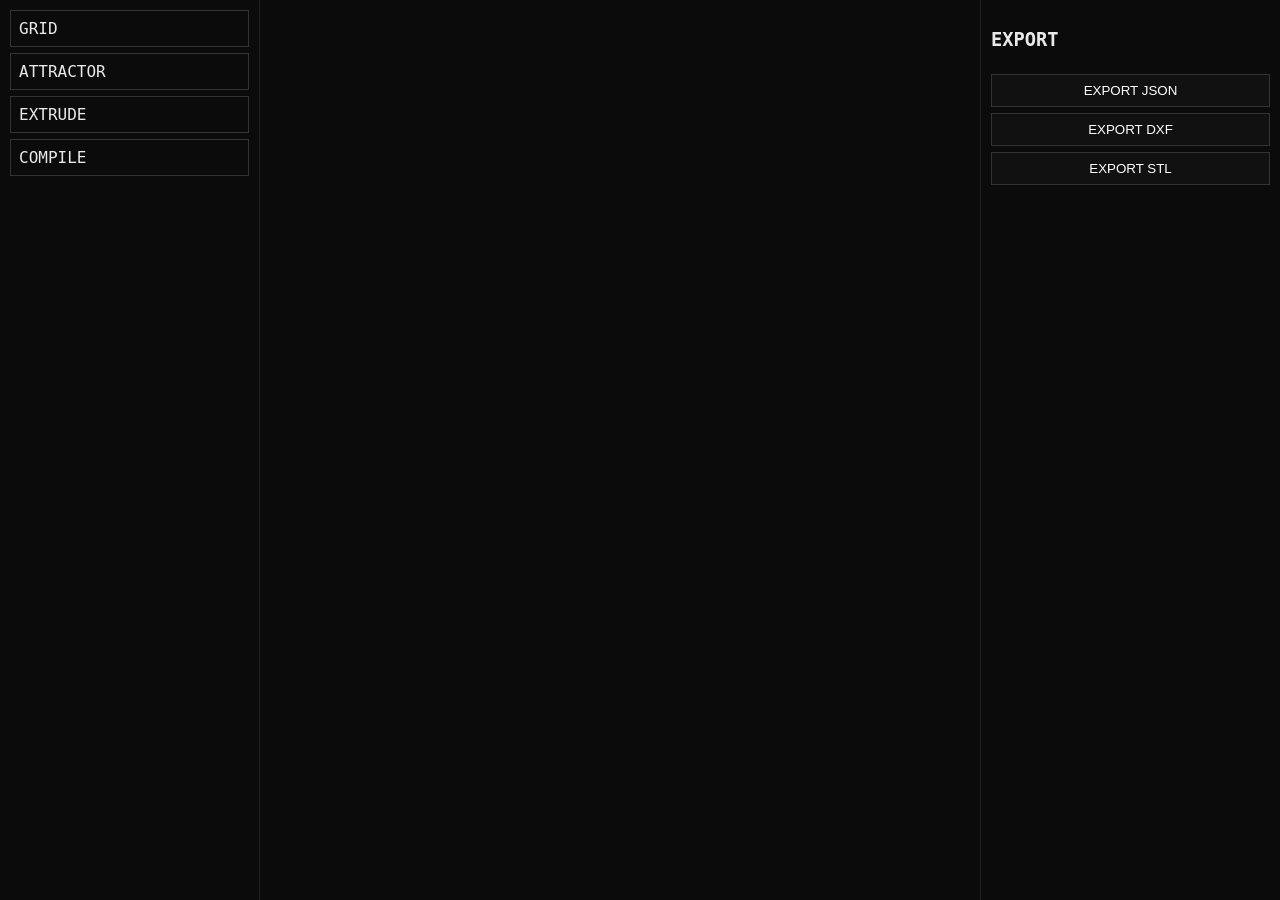
==== index.html @ 10cd9199 "Update index.html" ====
<!DOCTYPE html>
<html lang="en">
<head>
<meta charset="UTF-8">
<title>Studio Compiler OS</title>

<style>
body{
  margin:0;
  font-family: ui-monospace, monospace;
  background:#0b0b0b;
  color:#eaeaea;
  overflow:hidden;
}

#app{
  display:grid;
  grid-template-columns:260px 1fr 300px;
  height:100vh;
}

/* LEFT */
#left{
  border-right:1px solid #222;
  padding:10px;
}

.btn{
  padding:8px;
  border:1px solid #333;
  margin-bottom:6px;
  cursor:pointer;
}
.btn:hover{ background:#111; }

/* CENTER */
#center{
  position:relative;
}

.node{
  position:absolute;
  width:140px;
  padding:10px;
  background:#111;
  border:1px solid #333;
  cursor:move;
}

/* RIGHT */
#right{
  border-left:1px solid #222;
  padding:10px;
}

button{
  width:100%;
  margin-top:6px;
  padding:8px;
  background:#111;
  border:1px solid #333;
  color:#fff;
  cursor:pointer;
}

canvas{
  position:absolute;
  width:100%;
  height:100%;
}

</style>
</head>

<body>

<div id="app">

<!-- LEFT PANEL -->
<div id="left">

<div class="btn" onclick="addNode('GRID')">GRID</div>
<div class="btn" onclick="addNode('ATTRACTOR')">ATTRACTOR</div>
<div class="btn" onclick="addNode('EXTRUDE')">EXTRUDE</div>

<div class="btn" onclick="compile()">COMPILE</div>

</div>

<!-- CENTER -->
<div id="center">
<canvas id="c"></canvas>
</div>

<!-- RIGHT -->
<div id="right">

<h3>EXPORT</h3>

<button onclick="exportJSON()">EXPORT JSON</button>
<button onclick="exportDXF()">EXPORT DXF</button>
<button onclick="exportSTL()">EXPORT STL</button>

</div>

</div>

<script>

/* =========================
   DATA MODEL
========================= */

let nodes = [];
let geometry = [];

/* =========================
   ADD NODE
========================= */

function addNode(type){

  const n = document.createElement("div");
  n.className = "node";
  n.innerHTML = type;

  n.style.left = Math.random()*300+"px";
  n.style.top = Math.random()*200+"px";

  document.getElementById("center").appendChild(n);

  nodes.push({type, el:n});

  drag(n);
}

/* =========================
   DRAG
========================= */

function drag(el){

  let dx,dy,drag=false;

  el.onmousedown=(e)=>{
    drag=true;
    dx=e.offsetX;
    dy=e.offsetY;
  };

  document.onmousemove=(e)=>{
    if(drag){
      el.style.left=(e.pageX-dx)+"px";
      el.style.top=(e.pageY-dy)+"px";
    }
  };

  document.onmouseup=()=>drag=false;
}

/* =========================
   COMPILER CORE
========================= */

function compile(){

  geometry = [];

  let size = 150;
  let density = 10;

  for(let x=0;x<size;x+=density){
    for(let y=0;y<size;y+=density){

      let px = x;
      let py = y;
      let pz = 0;

      // simple attractor logic
      let cx = 75, cy = 75;

      let dx = cx - px;
      let dy = cy - py;

      let d = Math.sqrt(dx*dx + dy*dy);
      let f = 50/(d+1);

      px += dx*f*0.02;
      py += dy*f*0.02;
      pz = Math.sin(d*0.1)*10;

      geometry.push([px,py,pz]);
    }
  }

  render();
}

/* =========================
   RENDER
========================= */

function render(){

  const c = document.getElementById("c");
  const ctx = c.getContext("2d");

  c.width = window.innerWidth;
  c.height = window.innerHeight;

  ctx.clearRect(0,0,c.width,c.height);

  ctx.fillStyle="#fff";

  geometry.forEach(p=>{
    ctx.fillRect(p[0],p[1],2,2);
  });

}

/* =========================
   EXPORT SYSTEM
========================= */

function exportJSON(){

  download("geometry.json", JSON.stringify(geometry));
}

function exportDXF(){

  let dxf = "0\nSECTION\n2\nENTITIES\n";

  geometry.forEach((p,i)=>{

    if(i<geometry.length-1){

      let a = geometry[i];
      let b = geometry[i+1];

      dxf += `
0
LINE
10 ${a[0]}
20 ${a[1]}
30 0
11 ${b[0]}
21 ${b[1]}
31 0
`;
    }
  });

  dxf += "0\nENDSEC\n0\nEOF";

  download("model.dxf", dxf);
}

function exportSTL(){

  let stl = "solid studio\n";

  geometry.forEach(p=>{

    stl += `
facet normal 0 0 1
outer loop
vertex ${p[0]} ${p[1]} ${p[2]}
vertex ${p[0]+1} ${p[1]} ${p[2]}
vertex ${p[0]} ${p[1]+1} ${p[2]}
endloop
endfacet
`;
  });

  stl += "endsolid";

  download("model.stl", stl);
}

/* =========================
   DOWNLOAD
========================= */

function download(name,data){
  let b = new Blob([data],{type:"text/plain"});
  let u = URL.createObjectURL(b);
  let a = document.createElement("a");
  a.href=u;
  a.download=name;
  a.click();
}

</script>

</body>
</html>
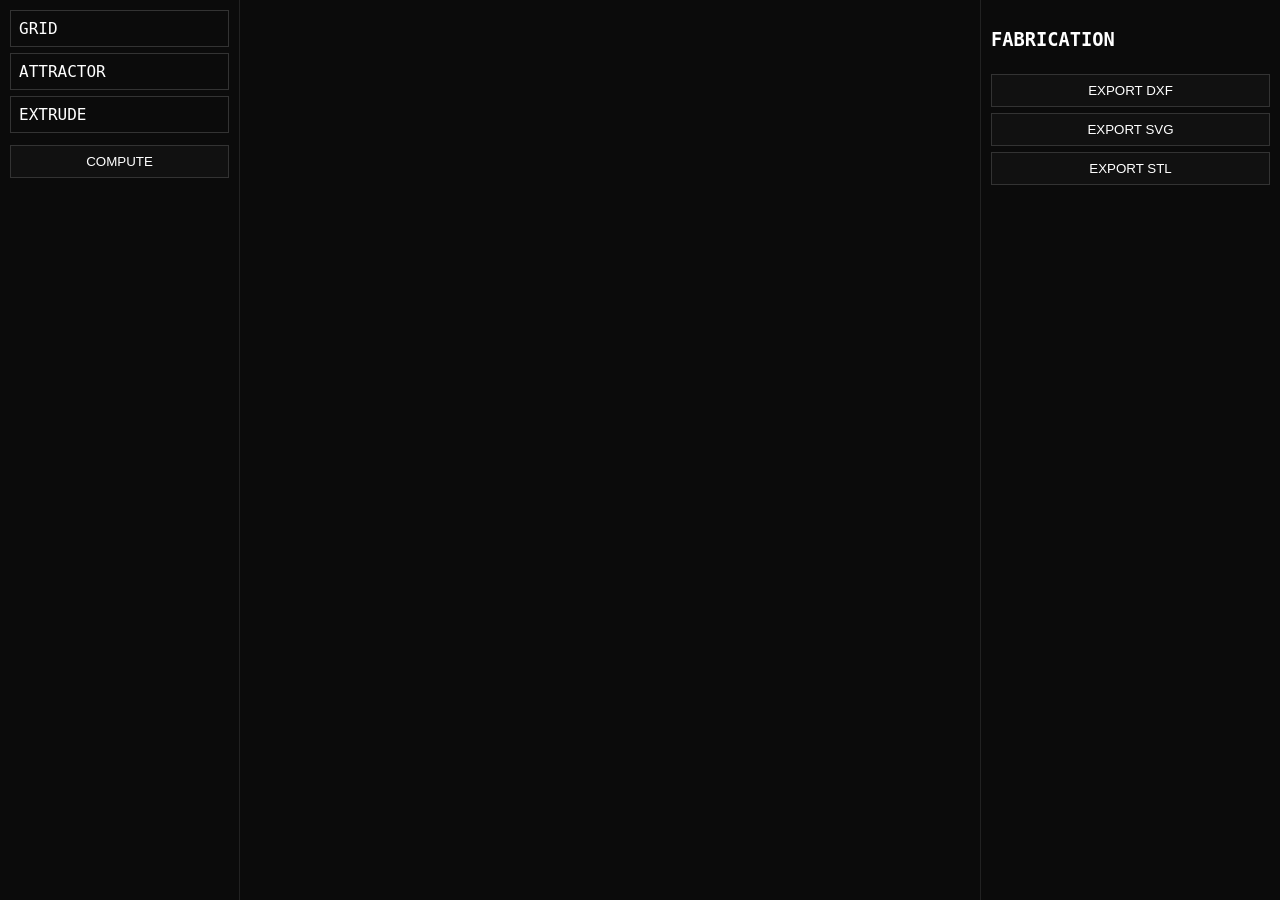
==== commit 3941223e: "Update index.html" ====
--- a/index.html
+++ b/index.html
@@ -2,20 +2,20 @@
 <html lang="en">
 <head>
 <meta charset="UTF-8">
-<title>Studio Compiler OS</title>
+<title>Full Grasshopper Web Engine</title>
 
 <style>
 body{
   margin:0;
+  overflow:hidden;
   font-family: ui-monospace, monospace;
   background:#0b0b0b;
-  color:#eaeaea;
-  overflow:hidden;
-}
-
-#app{
+  color:#fff;
+}
+
+#ui{
   display:grid;
-  grid-template-columns:260px 1fr 300px;
+  grid-template-columns:240px 1fr 300px;
   height:100vh;
 }
 
@@ -25,13 +25,13 @@
   padding:10px;
 }
 
-.btn{
+.nodeBtn{
   padding:8px;
   border:1px solid #333;
   margin-bottom:6px;
   cursor:pointer;
 }
-.btn:hover{ background:#111; }
+.nodeBtn:hover{ background:#111; }
 
 /* CENTER */
 #center{
@@ -74,31 +74,31 @@
 
 <body>
 
-<div id="app">
-
-<!-- LEFT PANEL -->
+<div id="ui">
+
+<!-- LEFT NODE LIBRARY -->
 <div id="left">
 
-<div class="btn" onclick="addNode('GRID')">GRID</div>
-<div class="btn" onclick="addNode('ATTRACTOR')">ATTRACTOR</div>
-<div class="btn" onclick="addNode('EXTRUDE')">EXTRUDE</div>
-
-<div class="btn" onclick="compile()">COMPILE</div>
+<div class="nodeBtn" onclick="addNode('GRID')">GRID</div>
+<div class="nodeBtn" onclick="addNode('ATTRACTOR')">ATTRACTOR</div>
+<div class="nodeBtn" onclick="addNode('EXTRUDE')">EXTRUDE</div>
+
+<button onclick="compute()">COMPUTE</button>
 
 </div>
 
-<!-- CENTER -->
+<!-- CENTER GRAPH -->
 <div id="center">
 <canvas id="c"></canvas>
 </div>
 
-<!-- RIGHT -->
+<!-- RIGHT EXPORT -->
 <div id="right">
 
-<h3>EXPORT</h3>
-
-<button onclick="exportJSON()">EXPORT JSON</button>
+<h3>FABRICATION</h3>
+
 <button onclick="exportDXF()">EXPORT DXF</button>
+<button onclick="exportSVG()">EXPORT SVG</button>
 <button onclick="exportSTL()">EXPORT STL</button>
 
 </div>
@@ -108,14 +108,14 @@
 <script>
 
 /* =========================
-   DATA MODEL
+   DATA SYSTEM
 ========================= */
 
 let nodes = [];
 let geometry = [];
 
 /* =========================
-   ADD NODE
+   NODE CREATION
 ========================= */
 
 function addNode(type){
@@ -135,7 +135,7 @@
 }
 
 /* =========================
-   DRAG
+   DRAG SYSTEM
 ========================= */
 
 function drag(el){
@@ -159,35 +159,34 @@
 }
 
 /* =========================
-   COMPILER CORE
-========================= */
-
-function compile(){
+   CORE COMPUTATION ENGINE
+========================= */
+
+function compute(){
 
   geometry = [];
 
-  let size = 150;
+  let size = 200;
   let density = 10;
 
   for(let x=0;x<size;x+=density){
     for(let y=0;y<size;y+=density){
 
-      let px = x;
-      let py = y;
-      let pz = 0;
-
-      // simple attractor logic
-      let cx = 75, cy = 75;
-
-      let dx = cx - px;
-      let dy = cy - py;
-
-      let d = Math.sqrt(dx*dx + dy*dy);
-      let f = 50/(d+1);
+      let px=x;
+      let py=y;
+
+      let cx=100, cy=100;
+
+      let dx=cx-px;
+      let dy=cy-py;
+
+      let d=Math.sqrt(dx*dx+dy*dy);
+      let f=80/(d+1);
 
       px += dx*f*0.02;
       py += dy*f*0.02;
-      pz = Math.sin(d*0.1)*10;
+
+      let pz = Math.sin(d*0.1)*15;
 
       geometry.push([px,py,pz]);
     }
@@ -202,11 +201,11 @@
 
 function render(){
 
-  const c = document.getElementById("c");
-  const ctx = c.getContext("2d");
-
-  c.width = window.innerWidth;
-  c.height = window.innerHeight;
+  const c=document.getElementById("c");
+  const ctx=c.getContext("2d");
+
+  c.width=window.innerWidth;
+  c.height=window.innerHeight;
 
   ctx.clearRect(0,0,c.width,c.height);
 
@@ -215,30 +214,22 @@
   geometry.forEach(p=>{
     ctx.fillRect(p[0],p[1],2,2);
   });
-
-}
-
-/* =========================
-   EXPORT SYSTEM
-========================= */
-
-function exportJSON(){
-
-  download("geometry.json", JSON.stringify(geometry));
-}
+}
+
+/* =========================
+   DXF EXPORT (LASER / CNC)
+========================= */
 
 function exportDXF(){
 
   let dxf = "0\nSECTION\n2\nENTITIES\n";
 
-  geometry.forEach((p,i)=>{
-
-    if(i<geometry.length-1){
-
-      let a = geometry[i];
-      let b = geometry[i+1];
-
-      dxf += `
+  for(let i=0;i<geometry.length-1;i++){
+
+    let a=geometry[i];
+    let b=geometry[i+1];
+
+    dxf += `
 0
 LINE
 10 ${a[0]}
@@ -248,17 +239,41 @@
 21 ${b[1]}
 31 0
 `;
-    }
-  });
+  }
 
   dxf += "0\nENDSEC\n0\nEOF";
 
-  download("model.dxf", dxf);
-}
+  download("fabrication.dxf", dxf);
+}
+
+/* =========================
+   SVG EXPORT (LASER CUT 2D CLEAN)
+========================= */
+
+function exportSVG(){
+
+  let svg = `<svg xmlns="http://www.w3.org/2000/svg">`;
+
+  for(let i=0;i<geometry.length-1;i++){
+
+    let a=geometry[i];
+    let b=geometry[i+1];
+
+    svg += `<line x1="${a[0]}" y1="${a[1]}" x2="${b[0]}" y2="${b[1]}" stroke="black"/>`;
+  }
+
+  svg += `</svg>`;
+
+  download("fabrication.svg", svg);
+}
+
+/* =========================
+   STL EXPORT (3D PRINT)
+========================= */
 
 function exportSTL(){
 
-  let stl = "solid studio\n";
+  let stl = "solid grasshopper\n";
 
   geometry.forEach(p=>{
 
@@ -275,17 +290,19 @@
 
   stl += "endsolid";
 
-  download("model.stl", stl);
-}
-
-/* =========================
-   DOWNLOAD
+  download("fabrication.stl", stl);
+}
+
+/* =========================
+   DOWNLOAD SYSTEM
 ========================= */
 
 function download(name,data){
-  let b = new Blob([data],{type:"text/plain"});
-  let u = URL.createObjectURL(b);
-  let a = document.createElement("a");
+
+  let b=new Blob([data],{type:"text/plain"});
+  let u=URL.createObjectURL(b);
+
+  let a=document.createElement("a");
   a.href=u;
   a.download=name;
   a.click();
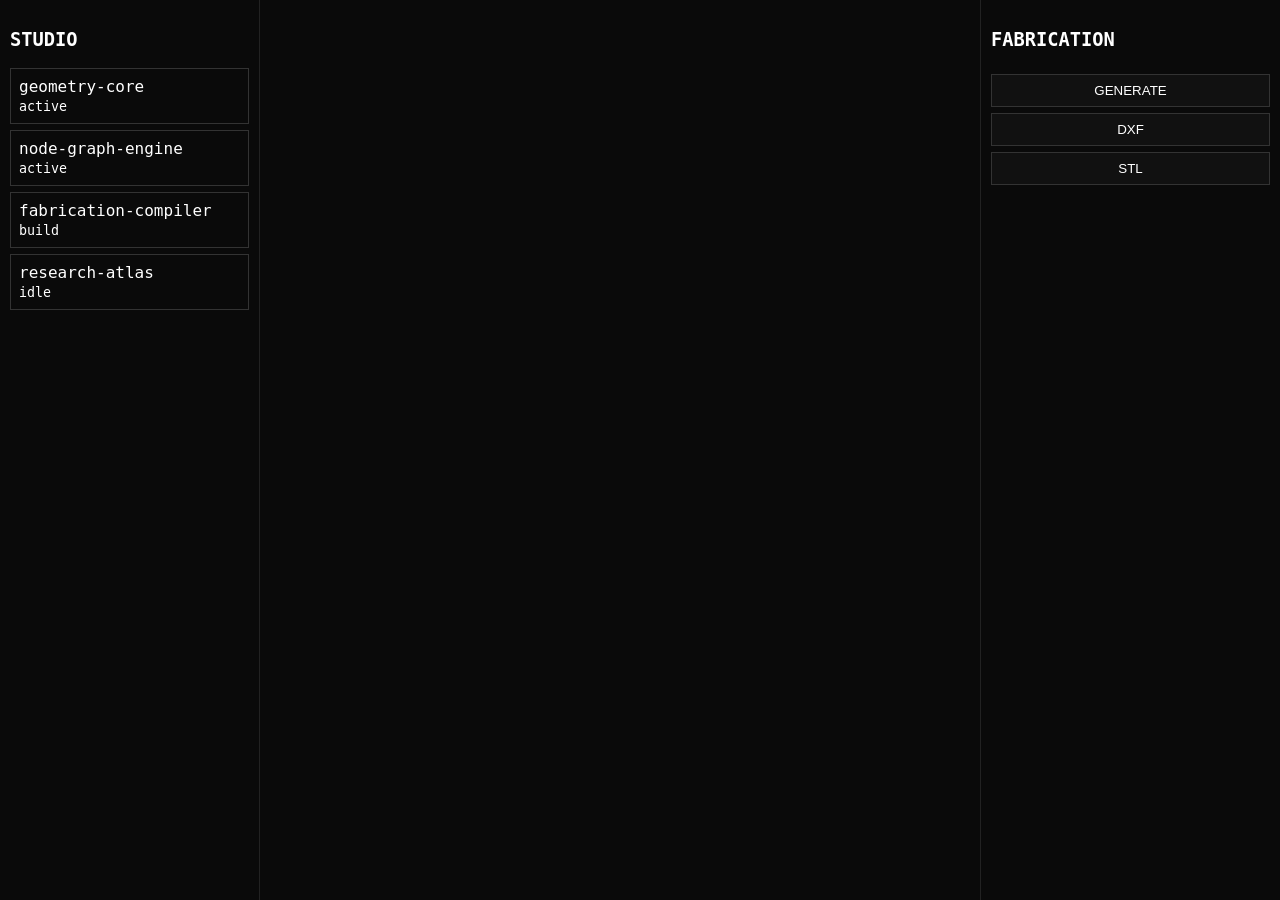
==== commit e47499d4: "Update index.html" ====
--- a/index.html
+++ b/index.html
@@ -1,21 +1,20 @@
 <!DOCTYPE html>
-<html lang="en">
+<html>
 <head>
-<meta charset="UTF-8">
-<title>Full Grasshopper Web Engine</title>
+<meta charset="utf-8">
+<title>LIVE STUDIO DASHBOARD</title>
 
 <style>
 body{
   margin:0;
-  overflow:hidden;
-  font-family: ui-monospace, monospace;
-  background:#0b0b0b;
+  font-family:ui-monospace, monospace;
+  background:#0a0a0a;
   color:#fff;
 }
 
-#ui{
+#layout{
   display:grid;
-  grid-template-columns:240px 1fr 300px;
+  grid-template-columns:260px 1fr 300px;
   height:100vh;
 }
 
@@ -25,26 +24,23 @@
   padding:10px;
 }
 
-.nodeBtn{
+.repo{
   padding:8px;
   border:1px solid #333;
   margin-bottom:6px;
   cursor:pointer;
 }
-.nodeBtn:hover{ background:#111; }
 
 /* CENTER */
 #center{
   position:relative;
 }
 
-.node{
+/* GRAPH CANVAS */
+canvas{
   position:absolute;
-  width:140px;
-  padding:10px;
-  background:#111;
-  border:1px solid #333;
-  cursor:move;
+  width:100%;
+  height:100%;
 }
 
 /* RIGHT */
@@ -58,48 +54,35 @@
   margin-top:6px;
   padding:8px;
   background:#111;
+  color:#fff;
   border:1px solid #333;
-  color:#fff;
-  cursor:pointer;
-}
-
-canvas{
-  position:absolute;
-  width:100%;
-  height:100%;
-}
-
+}
 </style>
 </head>
 
 <body>
 
-<div id="ui">
-
-<!-- LEFT NODE LIBRARY -->
+<div id="layout">
+
+<!-- LEFT: REPOS -->
 <div id="left">
-
-<div class="nodeBtn" onclick="addNode('GRID')">GRID</div>
-<div class="nodeBtn" onclick="addNode('ATTRACTOR')">ATTRACTOR</div>
-<div class="nodeBtn" onclick="addNode('EXTRUDE')">EXTRUDE</div>
-
-<button onclick="compute()">COMPUTE</button>
-
-</div>
-
-<!-- CENTER GRAPH -->
+<h3>STUDIO</h3>
+<div id="repos"></div>
+</div>
+
+<!-- CENTER: VISUAL SYSTEM -->
 <div id="center">
-<canvas id="c"></canvas>
-</div>
-
-<!-- RIGHT EXPORT -->
+<canvas id="canvas"></canvas>
+</div>
+
+<!-- RIGHT: CONTROL -->
 <div id="right">
 
 <h3>FABRICATION</h3>
 
-<button onclick="exportDXF()">EXPORT DXF</button>
-<button onclick="exportSVG()">EXPORT SVG</button>
-<button onclick="exportSTL()">EXPORT STL</button>
+<button onclick="generateGeometry()">GENERATE</button>
+<button onclick="exportDXF()">DXF</button>
+<button onclick="exportSTL()">STL</button>
 
 </div>
 
@@ -108,87 +91,65 @@
 <script>
 
 /* =========================
-   DATA SYSTEM
-========================= */
-
-let nodes = [];
+   GITHUB DATA (SIMULATED)
+========================= */
+
+let studioState = {
+  repos: [
+    {name:"geometry-core", status:"active"},
+    {name:"node-graph-engine", status:"active"},
+    {name:"fabrication-compiler", status:"build"},
+    {name:"research-atlas", status:"idle"}
+  ]
+};
+
+/* =========================
+   LOAD UI
+========================= */
+
+function loadRepos(){
+
+  const container = document.getElementById("repos");
+
+  studioState.repos.forEach(r=>{
+
+    const div = document.createElement("div");
+    div.className="repo";
+    div.innerHTML = `${r.name}<br><small>${r.status}</small>`;
+
+    container.appendChild(div);
+  });
+}
+
+loadRepos();
+
+/* =========================
+   GEOMETRY SYSTEM
+========================= */
+
 let geometry = [];
 
-/* =========================
-   NODE CREATION
-========================= */
-
-function addNode(type){
-
-  const n = document.createElement("div");
-  n.className = "node";
-  n.innerHTML = type;
-
-  n.style.left = Math.random()*300+"px";
-  n.style.top = Math.random()*200+"px";
-
-  document.getElementById("center").appendChild(n);
-
-  nodes.push({type, el:n});
-
-  drag(n);
-}
-
-/* =========================
-   DRAG SYSTEM
-========================= */
-
-function drag(el){
-
-  let dx,dy,drag=false;
-
-  el.onmousedown=(e)=>{
-    drag=true;
-    dx=e.offsetX;
-    dy=e.offsetY;
-  };
-
-  document.onmousemove=(e)=>{
-    if(drag){
-      el.style.left=(e.pageX-dx)+"px";
-      el.style.top=(e.pageY-dy)+"px";
-    }
-  };
-
-  document.onmouseup=()=>drag=false;
-}
-
-/* =========================
-   CORE COMPUTATION ENGINE
-========================= */
-
-function compute(){
+function generateGeometry(){
 
   geometry = [];
 
-  let size = 200;
-  let density = 10;
+  let size = 150;
+  let density = 12;
 
   for(let x=0;x<size;x+=density){
     for(let y=0;y<size;y+=density){
 
-      let px=x;
-      let py=y;
-
-      let cx=100, cy=100;
-
-      let dx=cx-px;
-      let dy=cy-py;
-
-      let d=Math.sqrt(dx*dx+dy*dy);
-      let f=80/(d+1);
-
-      px += dx*f*0.02;
-      py += dy*f*0.02;
-
-      let pz = Math.sin(d*0.1)*15;
-
-      geometry.push([px,py,pz]);
+      let dx = 75 - x;
+      let dy = 75 - y;
+
+      let d = Math.sqrt(dx*dx+dy*dy);
+      let f = 80/(d+1);
+
+      geometry.push([
+        x + dx*f*0.02,
+        y + dy*f*0.02,
+        Math.sin(d*0.1)*10
+      ]);
     }
   }
 
@@ -196,16 +157,16 @@
 }
 
 /* =========================
-   RENDER
+   VISUAL RENDER
 ========================= */
 
 function render(){
 
-  const c=document.getElementById("c");
-  const ctx=c.getContext("2d");
-
-  c.width=window.innerWidth;
-  c.height=window.innerHeight;
+  const c = document.getElementById("canvas");
+  const ctx = c.getContext("2d");
+
+  c.width = window.innerWidth;
+  c.height = window.innerHeight;
 
   ctx.clearRect(0,0,c.width,c.height);
 
@@ -217,7 +178,7 @@
 }
 
 /* =========================
-   DXF EXPORT (LASER / CNC)
+   DXF EXPORT
 ========================= */
 
 function exportDXF(){
@@ -243,37 +204,16 @@
 
   dxf += "0\nENDSEC\n0\nEOF";
 
-  download("fabrication.dxf", dxf);
-}
-
-/* =========================
-   SVG EXPORT (LASER CUT 2D CLEAN)
-========================= */
-
-function exportSVG(){
-
-  let svg = `<svg xmlns="http://www.w3.org/2000/svg">`;
-
-  for(let i=0;i<geometry.length-1;i++){
-
-    let a=geometry[i];
-    let b=geometry[i+1];
-
-    svg += `<line x1="${a[0]}" y1="${a[1]}" x2="${b[0]}" y2="${b[1]}" stroke="black"/>`;
-  }
-
-  svg += `</svg>`;
-
-  download("fabrication.svg", svg);
-}
-
-/* =========================
-   STL EXPORT (3D PRINT)
+  download("studio.dxf", dxf);
+}
+
+/* =========================
+   STL EXPORT
 ========================= */
 
 function exportSTL(){
 
-  let stl = "solid grasshopper\n";
+  let stl = "solid studio\n";
 
   geometry.forEach(p=>{
 
@@ -290,21 +230,21 @@
 
   stl += "endsolid";
 
-  download("fabrication.stl", stl);
-}
-
-/* =========================
-   DOWNLOAD SYSTEM
+  download("studio.stl", stl);
+}
+
+/* =========================
+   DOWNLOAD
 ========================= */
 
 function download(name,data){
 
-  let b=new Blob([data],{type:"text/plain"});
-  let u=URL.createObjectURL(b);
-
-  let a=document.createElement("a");
-  a.href=u;
-  a.download=name;
+  const blob = new Blob([data],{type:"text/plain"});
+  const url = URL.createObjectURL(blob);
+
+  const a = document.createElement("a");
+  a.href = url;
+  a.download = name;
   a.click();
 }
 
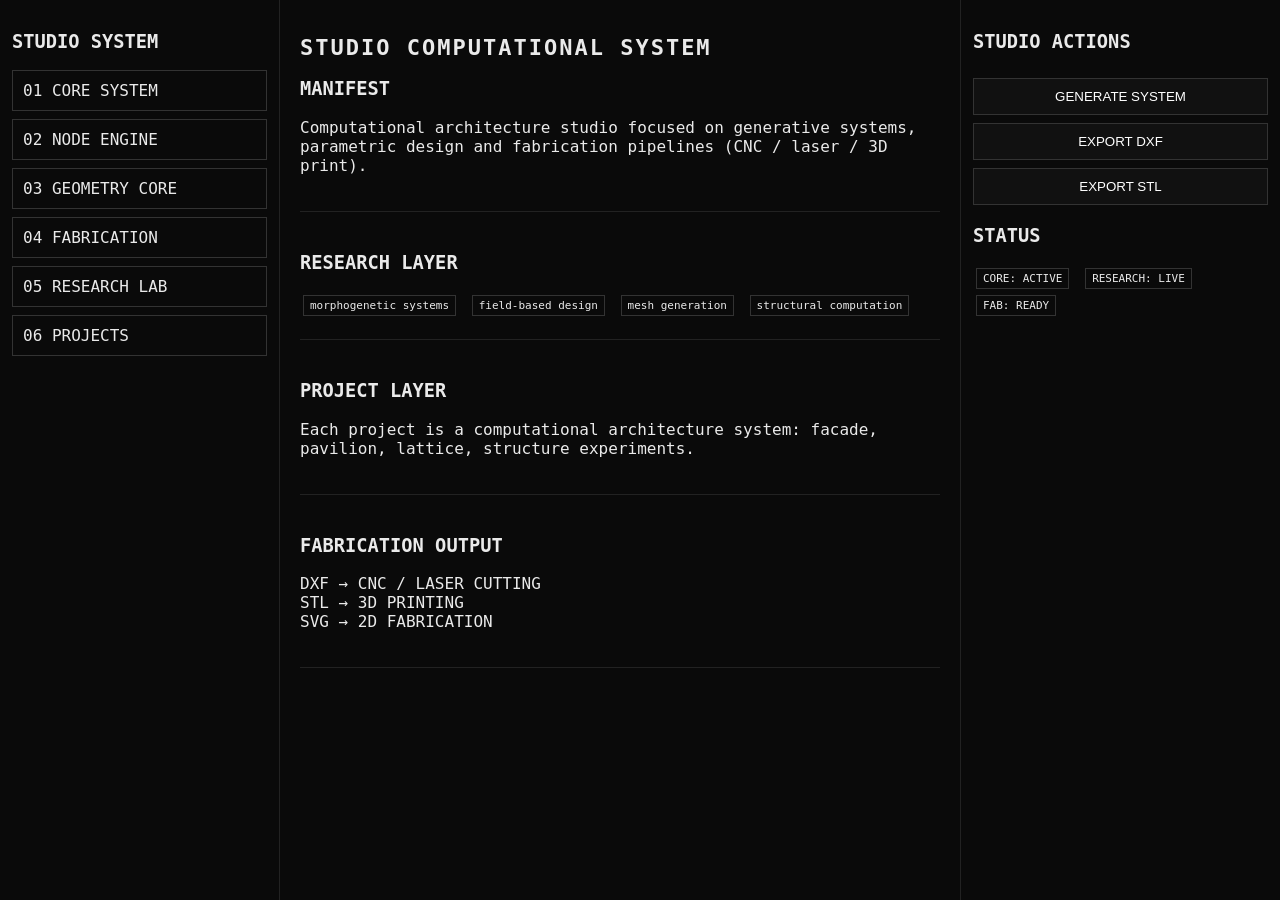
==== commit c31ec17e: "Update index.html" ====
--- a/index.html
+++ b/index.html
@@ -1,62 +1,86 @@
 <!DOCTYPE html>
-<html>
+<html lang="en">
 <head>
-<meta charset="utf-8">
-<title>LIVE STUDIO DASHBOARD</title>
+<meta charset="UTF-8">
+<title>STUDIO PORTAL</title>
 
 <style>
 body{
   margin:0;
-  font-family:ui-monospace, monospace;
+  font-family: ui-monospace, monospace;
   background:#0a0a0a;
-  color:#fff;
+  color:#eaeaea;
 }
 
+/* GRID LAYOUT */
 #layout{
   display:grid;
-  grid-template-columns:260px 1fr 300px;
+  grid-template-columns:280px 1fr 320px;
   height:100vh;
 }
 
-/* LEFT */
+/* LEFT NAV */
 #left{
   border-right:1px solid #222;
-  padding:10px;
+  padding:12px;
 }
 
 .repo{
-  padding:8px;
+  padding:10px;
+  margin-bottom:8px;
   border:1px solid #333;
-  margin-bottom:6px;
   cursor:pointer;
+}
+
+.repo:hover{
+  background:#111;
 }
 
 /* CENTER */
 #center{
-  position:relative;
+  padding:20px;
+  overflow:auto;
 }
 
-/* GRAPH CANVAS */
-canvas{
-  position:absolute;
-  width:100%;
-  height:100%;
+h1{
+  font-size:22px;
+  letter-spacing:2px;
 }
 
-/* RIGHT */
+.section{
+  margin-bottom:40px;
+  border-bottom:1px solid #222;
+  padding-bottom:20px;
+}
+
+/* RIGHT PANEL */
 #right{
   border-left:1px solid #222;
-  padding:10px;
+  padding:12px;
 }
 
 button{
   width:100%;
-  margin-top:6px;
-  padding:8px;
+  margin-top:8px;
+  padding:10px;
   background:#111;
   color:#fff;
   border:1px solid #333;
+  cursor:pointer;
 }
+
+button:hover{
+  background:#1a1a1a;
+}
+
+.tag{
+  display:inline-block;
+  padding:3px 6px;
+  border:1px solid #333;
+  margin:3px;
+  font-size:11px;
+}
+
 </style>
 </head>
 
@@ -64,191 +88,86 @@
 
 <div id="layout">
 
-<!-- LEFT: REPOS -->
+<!-- LEFT -->
 <div id="left">
-<h3>STUDIO</h3>
-<div id="repos"></div>
+
+<h3>STUDIO SYSTEM</h3>
+
+<div class="repo">01 CORE SYSTEM</div>
+<div class="repo">02 NODE ENGINE</div>
+<div class="repo">03 GEOMETRY CORE</div>
+<div class="repo">04 FABRICATION</div>
+<div class="repo">05 RESEARCH LAB</div>
+<div class="repo">06 PROJECTS</div>
+
 </div>
 
-<!-- CENTER: VISUAL SYSTEM -->
+<!-- CENTER -->
 <div id="center">
-<canvas id="canvas"></canvas>
+
+<h1>STUDIO COMPUTATIONAL SYSTEM</h1>
+
+<div class="section">
+<h3>MANIFEST</h3>
+<p>
+Computational architecture studio focused on generative systems,
+parametric design and fabrication pipelines (CNC / laser / 3D print).
+</p>
 </div>
 
-<!-- RIGHT: CONTROL -->
+<div class="section">
+<h3>RESEARCH LAYER</h3>
+<div class="tag">morphogenetic systems</div>
+<div class="tag">field-based design</div>
+<div class="tag">mesh generation</div>
+<div class="tag">structural computation</div>
+</div>
+
+<div class="section">
+<h3>PROJECT LAYER</h3>
+<p>
+Each project is a computational architecture system:
+facade, pavilion, lattice, structure experiments.
+</p>
+</div>
+
+<div class="section">
+<h3>FABRICATION OUTPUT</h3>
+<p>
+DXF → CNC / LASER CUTTING<br>
+STL → 3D PRINTING<br>
+SVG → 2D FABRICATION
+</p>
+</div>
+
+</div>
+
+<!-- RIGHT -->
 <div id="right">
 
-<h3>FABRICATION</h3>
+<h3>STUDIO ACTIONS</h3>
 
-<button onclick="generateGeometry()">GENERATE</button>
-<button onclick="exportDXF()">DXF</button>
-<button onclick="exportSTL()">STL</button>
+<button onclick="alert('Generate Geometry System')">
+GENERATE SYSTEM
+</button>
+
+<button onclick="alert('Export DXF')">
+EXPORT DXF
+</button>
+
+<button onclick="alert('Export STL')">
+EXPORT STL
+</button>
+
+<h3 style="margin-top:20px;">STATUS</h3>
+
+<div class="tag">CORE: ACTIVE</div>
+<div class="tag">RESEARCH: LIVE</div>
+<div class="tag">FAB: READY</div>
 
 </div>
 
 </div>
 
-<script>
-
-/* =========================
-   GITHUB DATA (SIMULATED)
-========================= */
-
-let studioState = {
-  repos: [
-    {name:"geometry-core", status:"active"},
-    {name:"node-graph-engine", status:"active"},
-    {name:"fabrication-compiler", status:"build"},
-    {name:"research-atlas", status:"idle"}
-  ]
-};
-
-/* =========================
-   LOAD UI
-========================= */
-
-function loadRepos(){
-
-  const container = document.getElementById("repos");
-
-  studioState.repos.forEach(r=>{
-
-    const div = document.createElement("div");
-    div.className="repo";
-    div.innerHTML = `${r.name}<br><small>${r.status}</small>`;
-
-    container.appendChild(div);
-  });
-}
-
-loadRepos();
-
-/* =========================
-   GEOMETRY SYSTEM
-========================= */
-
-let geometry = [];
-
-function generateGeometry(){
-
-  geometry = [];
-
-  let size = 150;
-  let density = 12;
-
-  for(let x=0;x<size;x+=density){
-    for(let y=0;y<size;y+=density){
-
-      let dx = 75 - x;
-      let dy = 75 - y;
-
-      let d = Math.sqrt(dx*dx+dy*dy);
-      let f = 80/(d+1);
-
-      geometry.push([
-        x + dx*f*0.02,
-        y + dy*f*0.02,
-        Math.sin(d*0.1)*10
-      ]);
-    }
-  }
-
-  render();
-}
-
-/* =========================
-   VISUAL RENDER
-========================= */
-
-function render(){
-
-  const c = document.getElementById("canvas");
-  const ctx = c.getContext("2d");
-
-  c.width = window.innerWidth;
-  c.height = window.innerHeight;
-
-  ctx.clearRect(0,0,c.width,c.height);
-
-  ctx.fillStyle="#fff";
-
-  geometry.forEach(p=>{
-    ctx.fillRect(p[0],p[1],2,2);
-  });
-}
-
-/* =========================
-   DXF EXPORT
-========================= */
-
-function exportDXF(){
-
-  let dxf = "0\nSECTION\n2\nENTITIES\n";
-
-  for(let i=0;i<geometry.length-1;i++){
-
-    let a=geometry[i];
-    let b=geometry[i+1];
-
-    dxf += `
-0
-LINE
-10 ${a[0]}
-20 ${a[1]}
-30 0
-11 ${b[0]}
-21 ${b[1]}
-31 0
-`;
-  }
-
-  dxf += "0\nENDSEC\n0\nEOF";
-
-  download("studio.dxf", dxf);
-}
-
-/* =========================
-   STL EXPORT
-========================= */
-
-function exportSTL(){
-
-  let stl = "solid studio\n";
-
-  geometry.forEach(p=>{
-
-    stl += `
-facet normal 0 0 1
-outer loop
-vertex ${p[0]} ${p[1]} ${p[2]}
-vertex ${p[0]+1} ${p[1]} ${p[2]}
-vertex ${p[0]} ${p[1]+1} ${p[2]}
-endloop
-endfacet
-`;
-  });
-
-  stl += "endsolid";
-
-  download("studio.stl", stl);
-}
-
-/* =========================
-   DOWNLOAD
-========================= */
-
-function download(name,data){
-
-  const blob = new Blob([data],{type:"text/plain"});
-  const url = URL.createObjectURL(blob);
-
-  const a = document.createElement("a");
-  a.href = url;
-  a.download = name;
-  a.click();
-}
-
-</script>
-
 </body>
 </html>
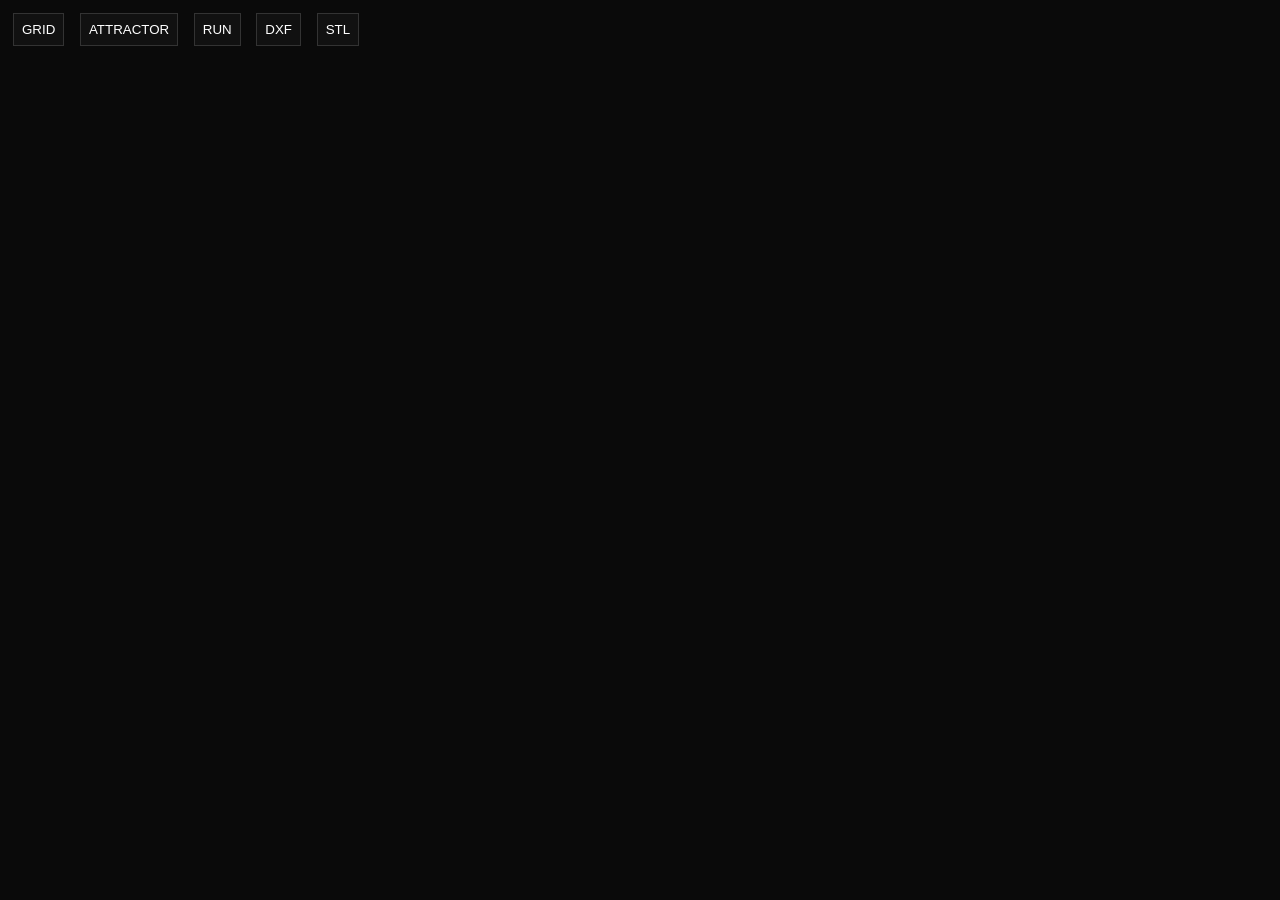
==== commit 99652cb2: "Update index.html" ====
--- a/index.html
+++ b/index.html
@@ -1,173 +1,281 @@
 <!DOCTYPE html>
-<html lang="en">
+<html>
 <head>
 <meta charset="UTF-8">
-<title>STUDIO PORTAL</title>
+<title>WEB GRASSHOPPER SYSTEM</title>
 
 <style>
 body{
   margin:0;
-  font-family: ui-monospace, monospace;
+  overflow:hidden;
   background:#0a0a0a;
-  color:#eaeaea;
-}
-
-/* GRID LAYOUT */
-#layout{
-  display:grid;
-  grid-template-columns:280px 1fr 320px;
-  height:100vh;
-}
-
-/* LEFT NAV */
-#left{
-  border-right:1px solid #222;
-  padding:12px;
-}
-
-.repo{
-  padding:10px;
-  margin-bottom:8px;
-  border:1px solid #333;
-  cursor:pointer;
-}
-
-.repo:hover{
-  background:#111;
-}
-
-/* CENTER */
-#center{
-  padding:20px;
-  overflow:auto;
-}
-
-h1{
-  font-size:22px;
-  letter-spacing:2px;
-}
-
-.section{
-  margin-bottom:40px;
-  border-bottom:1px solid #222;
-  padding-bottom:20px;
-}
-
-/* RIGHT PANEL */
-#right{
-  border-left:1px solid #222;
-  padding:12px;
-}
-
-button{
+  font-family:ui-monospace, monospace;
+  color:#fff;
+}
+
+/* CANVAS */
+#canvas{
+  position:absolute;
   width:100%;
-  margin-top:8px;
+  height:100%;
+  z-index:0;
+}
+
+/* NODE */
+.node{
+  position:absolute;
+  width:140px;
   padding:10px;
   background:#111;
+  border:1px solid #333;
+  cursor:grab;
+  z-index:10;
+}
+
+.node:active{
+  cursor:grabbing;
+}
+
+/* SOCKETS */
+.socket{
+  width:10px;
+  height:10px;
+  border-radius:50%;
+  background:#fff;
+  position:absolute;
+}
+
+.input{ left:-5px; top:50%; }
+.output{ right:-5px; top:50%; }
+
+/* UI */
+#ui{
+  position:absolute;
+  top:10px;
+  left:10px;
+  z-index:20;
+}
+
+button{
+  padding:8px;
+  margin:3px;
+  background:#111;
+  border:1px solid #333;
   color:#fff;
-  border:1px solid #333;
   cursor:pointer;
 }
 
-button:hover{
-  background:#1a1a1a;
-}
-
-.tag{
-  display:inline-block;
-  padding:3px 6px;
-  border:1px solid #333;
-  margin:3px;
-  font-size:11px;
-}
-
+.line{
+  position:absolute;
+  height:2px;
+  background:#fff;
+  transform-origin:left center;
+  z-index:1;
+}
 </style>
 </head>
 
 <body>
 
-<div id="layout">
-
-<!-- LEFT -->
-<div id="left">
-
-<h3>STUDIO SYSTEM</h3>
-
-<div class="repo">01 CORE SYSTEM</div>
-<div class="repo">02 NODE ENGINE</div>
-<div class="repo">03 GEOMETRY CORE</div>
-<div class="repo">04 FABRICATION</div>
-<div class="repo">05 RESEARCH LAB</div>
-<div class="repo">06 PROJECTS</div>
-
+<canvas id="canvas"></canvas>
+
+<div id="ui">
+<button onclick="addNode('GRID')">GRID</button>
+<button onclick="addNode('ATTRACTOR')">ATTRACTOR</button>
+<button onclick="compute()">RUN</button>
+<button onclick="exportDXF()">DXF</button>
+<button onclick="exportSTL()">STL</button>
 </div>
 
-<!-- CENTER -->
-<div id="center">
-
-<h1>STUDIO COMPUTATIONAL SYSTEM</h1>
-
-<div class="section">
-<h3>MANIFEST</h3>
-<p>
-Computational architecture studio focused on generative systems,
-parametric design and fabrication pipelines (CNC / laser / 3D print).
-</p>
-</div>
-
-<div class="section">
-<h3>RESEARCH LAYER</h3>
-<div class="tag">morphogenetic systems</div>
-<div class="tag">field-based design</div>
-<div class="tag">mesh generation</div>
-<div class="tag">structural computation</div>
-</div>
-
-<div class="section">
-<h3>PROJECT LAYER</h3>
-<p>
-Each project is a computational architecture system:
-facade, pavilion, lattice, structure experiments.
-</p>
-</div>
-
-<div class="section">
-<h3>FABRICATION OUTPUT</h3>
-<p>
-DXF → CNC / LASER CUTTING<br>
-STL → 3D PRINTING<br>
-SVG → 2D FABRICATION
-</p>
-</div>
-
-</div>
-
-<!-- RIGHT -->
-<div id="right">
-
-<h3>STUDIO ACTIONS</h3>
-
-<button onclick="alert('Generate Geometry System')">
-GENERATE SYSTEM
-</button>
-
-<button onclick="alert('Export DXF')">
-EXPORT DXF
-</button>
-
-<button onclick="alert('Export STL')">
-EXPORT STL
-</button>
-
-<h3 style="margin-top:20px;">STATUS</h3>
-
-<div class="tag">CORE: ACTIVE</div>
-<div class="tag">RESEARCH: LIVE</div>
-<div class="tag">FAB: READY</div>
-
-</div>
-
-</div>
+<script>
+
+/* =========================
+   SYSTEM STATE
+========================= */
+
+let nodes = [];
+let connections = [];
+let geometry = [];
+
+/* =========================
+   ADD NODE
+========================= */
+
+function addNode(type){
+
+  const el = document.createElement("div");
+  el.className = "node";
+  el.innerHTML = type;
+
+  el.style.left = Math.random()*400+"px";
+  el.style.top = Math.random()*300+"px";
+
+  // sockets
+  const input = document.createElement("div");
+  input.className="socket input";
+
+  const output = document.createElement("div");
+  output.className="socket output";
+
+  el.appendChild(input);
+  el.appendChild(output);
+
+  document.body.appendChild(el);
+
+  nodes.push({type, el});
+
+  drag(el);
+}
+
+/* =========================
+   DRAG
+========================= */
+
+function drag(el){
+
+  let dx,dy,drag=false;
+
+  el.onmousedown=(e)=>{
+    drag=true;
+    dx=e.offsetX;
+    dy=e.offsetY;
+  };
+
+  document.onmousemove=(e)=>{
+    if(drag){
+      el.style.left=(e.pageX-dx)+"px";
+      el.style.top=(e.pageY-dy)+"px";
+    }
+  };
+
+  document.onmouseup=()=>drag=false;
+}
+
+/* =========================
+   COMPUTE ENGINE
+========================= */
+
+function compute(){
+
+  geometry = [];
+
+  let density = 10;
+
+  for(let x=0;x<200;x+=density){
+    for(let y=0;y<200;y+=density){
+
+      let cx = 100;
+      let cy = 100;
+
+      let dx = cx-x;
+      let dy = cy-y;
+
+      let d = Math.sqrt(dx*dx+dy*dy);
+      let f = 90/(d+1);
+
+      let px = x + dx*f*0.02;
+      let py = y + dy*f*0.02;
+      let pz = Math.sin(d*0.15)*20;
+
+      geometry.push([px,py,pz]);
+    }
+  }
+
+  render();
+}
+
+/* =========================
+   RENDER
+========================= */
+
+function render(){
+
+  const c=document.getElementById("canvas");
+  const ctx=c.getContext("2d");
+
+  c.width=window.innerWidth;
+  c.height=window.innerHeight;
+
+  ctx.clearRect(0,0,c.width,c.height);
+
+  ctx.fillStyle="#fff";
+
+  geometry.forEach(p=>{
+    ctx.fillRect(p[0],p[1],2,2);
+  });
+}
+
+/* =========================
+   DXF EXPORT
+========================= */
+
+function exportDXF(){
+
+  let dxf="0\nSECTION\n2\nENTITIES\n";
+
+  for(let i=0;i<geometry.length-1;i++){
+
+    let a=geometry[i];
+    let b=geometry[i+1];
+
+    dxf+=`
+0
+LINE
+10 ${a[0]}
+20 ${a[1]}
+30 0
+11 ${b[0]}
+21 ${b[1]}
+31 0
+`;
+  }
+
+  dxf+="0\nENDSEC\n0\nEOF";
+
+  download("studio.dxf",dxf);
+}
+
+/* =========================
+   STL EXPORT
+========================= */
+
+function exportSTL(){
+
+  let stl="solid studio\n";
+
+  geometry.forEach(p=>{
+    stl+=`
+facet normal 0 0 1
+outer loop
+vertex ${p[0]} ${p[1]} ${p[2]}
+vertex ${p[0]+1} ${p[1]} ${p[2]}
+vertex ${p[0]} ${p[1]+1} ${p[2]}
+endloop
+endfacet
+`;
+  });
+
+  stl+="endsolid";
+
+  download("studio.stl",stl);
+}
+
+/* =========================
+   DOWNLOAD
+========================= */
+
+function download(name,data){
+
+  const blob=new Blob([data],{type:"text/plain"});
+  const url=URL.createObjectURL(blob);
+
+  const a=document.createElement("a");
+  a.href=url;
+  a.download=name;
+  a.click();
+}
+
+</script>
 
 </body>
 </html>
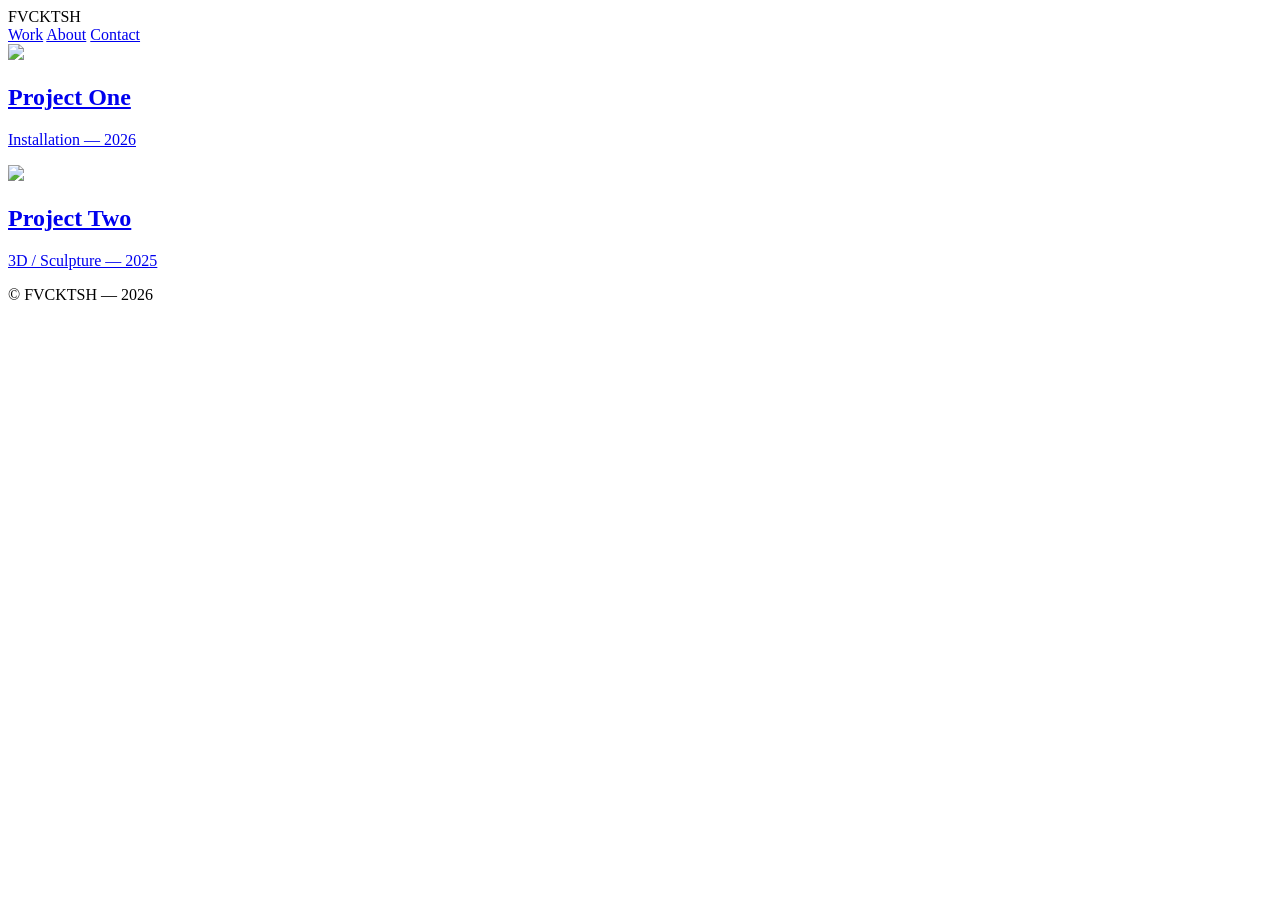
==== commit 8c07b7bf: "Update index.html" ====
--- a/index.html
+++ b/index.html
@@ -1,281 +1,46 @@
 <!DOCTYPE html>
-<html>
+<html lang="fr">
 <head>
-<meta charset="UTF-8">
-<title>WEB GRASSHOPPER SYSTEM</title>
-
-<style>
-body{
-  margin:0;
-  overflow:hidden;
-  background:#0a0a0a;
-  font-family:ui-monospace, monospace;
-  color:#fff;
-}
-
-/* CANVAS */
-#canvas{
-  position:absolute;
-  width:100%;
-  height:100%;
-  z-index:0;
-}
-
-/* NODE */
-.node{
-  position:absolute;
-  width:140px;
-  padding:10px;
-  background:#111;
-  border:1px solid #333;
-  cursor:grab;
-  z-index:10;
-}
-
-.node:active{
-  cursor:grabbing;
-}
-
-/* SOCKETS */
-.socket{
-  width:10px;
-  height:10px;
-  border-radius:50%;
-  background:#fff;
-  position:absolute;
-}
-
-.input{ left:-5px; top:50%; }
-.output{ right:-5px; top:50%; }
-
-/* UI */
-#ui{
-  position:absolute;
-  top:10px;
-  left:10px;
-  z-index:20;
-}
-
-button{
-  padding:8px;
-  margin:3px;
-  background:#111;
-  border:1px solid #333;
-  color:#fff;
-  cursor:pointer;
-}
-
-.line{
-  position:absolute;
-  height:2px;
-  background:#fff;
-  transform-origin:left center;
-  z-index:1;
-}
-</style>
+  <meta charset="UTF-8">
+  <meta name="viewport" content="width=device-width, initial-scale=1.0">
+  <title>FVCKTSH</title>
+  <link rel="stylesheet" href="style.css">
 </head>
 
 <body>
 
-<canvas id="canvas"></canvas>
+<header class="header">
+  <div class="logo">FVCKTSH</div>
+  <nav>
+    <a href="#">Work</a>
+    <a href="about.html">About</a>
+    <a href="#">Contact</a>
+  </nav>
+</header>
 
-<div id="ui">
-<button onclick="addNode('GRID')">GRID</button>
-<button onclick="addNode('ATTRACTOR')">ATTRACTOR</button>
-<button onclick="compute()">RUN</button>
-<button onclick="exportDXF()">DXF</button>
-<button onclick="exportSTL()">STL</button>
-</div>
+<main class="grid">
 
-<script>
+  <a class="project" href="projects/project-1.html">
+    <img src="assets/img/project1.jpg">
+    <div class="info">
+      <h2>Project One</h2>
+      <p>Installation — 2026</p>
+    </div>
+  </a>
 
-/* =========================
-   SYSTEM STATE
-========================= */
+  <a class="project" href="projects/project-2.html">
+    <img src="assets/img/project2.jpg">
+    <div class="info">
+      <h2>Project Two</h2>
+      <p>3D / Sculpture — 2025</p>
+    </div>
+  </a>
 
-let nodes = [];
-let connections = [];
-let geometry = [];
+</main>
 
-/* =========================
-   ADD NODE
-========================= */
-
-function addNode(type){
-
-  const el = document.createElement("div");
-  el.className = "node";
-  el.innerHTML = type;
-
-  el.style.left = Math.random()*400+"px";
-  el.style.top = Math.random()*300+"px";
-
-  // sockets
-  const input = document.createElement("div");
-  input.className="socket input";
-
-  const output = document.createElement("div");
-  output.className="socket output";
-
-  el.appendChild(input);
-  el.appendChild(output);
-
-  document.body.appendChild(el);
-
-  nodes.push({type, el});
-
-  drag(el);
-}
-
-/* =========================
-   DRAG
-========================= */
-
-function drag(el){
-
-  let dx,dy,drag=false;
-
-  el.onmousedown=(e)=>{
-    drag=true;
-    dx=e.offsetX;
-    dy=e.offsetY;
-  };
-
-  document.onmousemove=(e)=>{
-    if(drag){
-      el.style.left=(e.pageX-dx)+"px";
-      el.style.top=(e.pageY-dy)+"px";
-    }
-  };
-
-  document.onmouseup=()=>drag=false;
-}
-
-/* =========================
-   COMPUTE ENGINE
-========================= */
-
-function compute(){
-
-  geometry = [];
-
-  let density = 10;
-
-  for(let x=0;x<200;x+=density){
-    for(let y=0;y<200;y+=density){
-
-      let cx = 100;
-      let cy = 100;
-
-      let dx = cx-x;
-      let dy = cy-y;
-
-      let d = Math.sqrt(dx*dx+dy*dy);
-      let f = 90/(d+1);
-
-      let px = x + dx*f*0.02;
-      let py = y + dy*f*0.02;
-      let pz = Math.sin(d*0.15)*20;
-
-      geometry.push([px,py,pz]);
-    }
-  }
-
-  render();
-}
-
-/* =========================
-   RENDER
-========================= */
-
-function render(){
-
-  const c=document.getElementById("canvas");
-  const ctx=c.getContext("2d");
-
-  c.width=window.innerWidth;
-  c.height=window.innerHeight;
-
-  ctx.clearRect(0,0,c.width,c.height);
-
-  ctx.fillStyle="#fff";
-
-  geometry.forEach(p=>{
-    ctx.fillRect(p[0],p[1],2,2);
-  });
-}
-
-/* =========================
-   DXF EXPORT
-========================= */
-
-function exportDXF(){
-
-  let dxf="0\nSECTION\n2\nENTITIES\n";
-
-  for(let i=0;i<geometry.length-1;i++){
-
-    let a=geometry[i];
-    let b=geometry[i+1];
-
-    dxf+=`
-0
-LINE
-10 ${a[0]}
-20 ${a[1]}
-30 0
-11 ${b[0]}
-21 ${b[1]}
-31 0
-`;
-  }
-
-  dxf+="0\nENDSEC\n0\nEOF";
-
-  download("studio.dxf",dxf);
-}
-
-/* =========================
-   STL EXPORT
-========================= */
-
-function exportSTL(){
-
-  let stl="solid studio\n";
-
-  geometry.forEach(p=>{
-    stl+=`
-facet normal 0 0 1
-outer loop
-vertex ${p[0]} ${p[1]} ${p[2]}
-vertex ${p[0]+1} ${p[1]} ${p[2]}
-vertex ${p[0]} ${p[1]+1} ${p[2]}
-endloop
-endfacet
-`;
-  });
-
-  stl+="endsolid";
-
-  download("studio.stl",stl);
-}
-
-/* =========================
-   DOWNLOAD
-========================= */
-
-function download(name,data){
-
-  const blob=new Blob([data],{type:"text/plain"});
-  const url=URL.createObjectURL(blob);
-
-  const a=document.createElement("a");
-  a.href=url;
-  a.download=name;
-  a.click();
-}
-
-</script>
+<footer>
+  <p>© FVCKTSH — 2026</p>
+</footer>
 
 </body>
 </html>
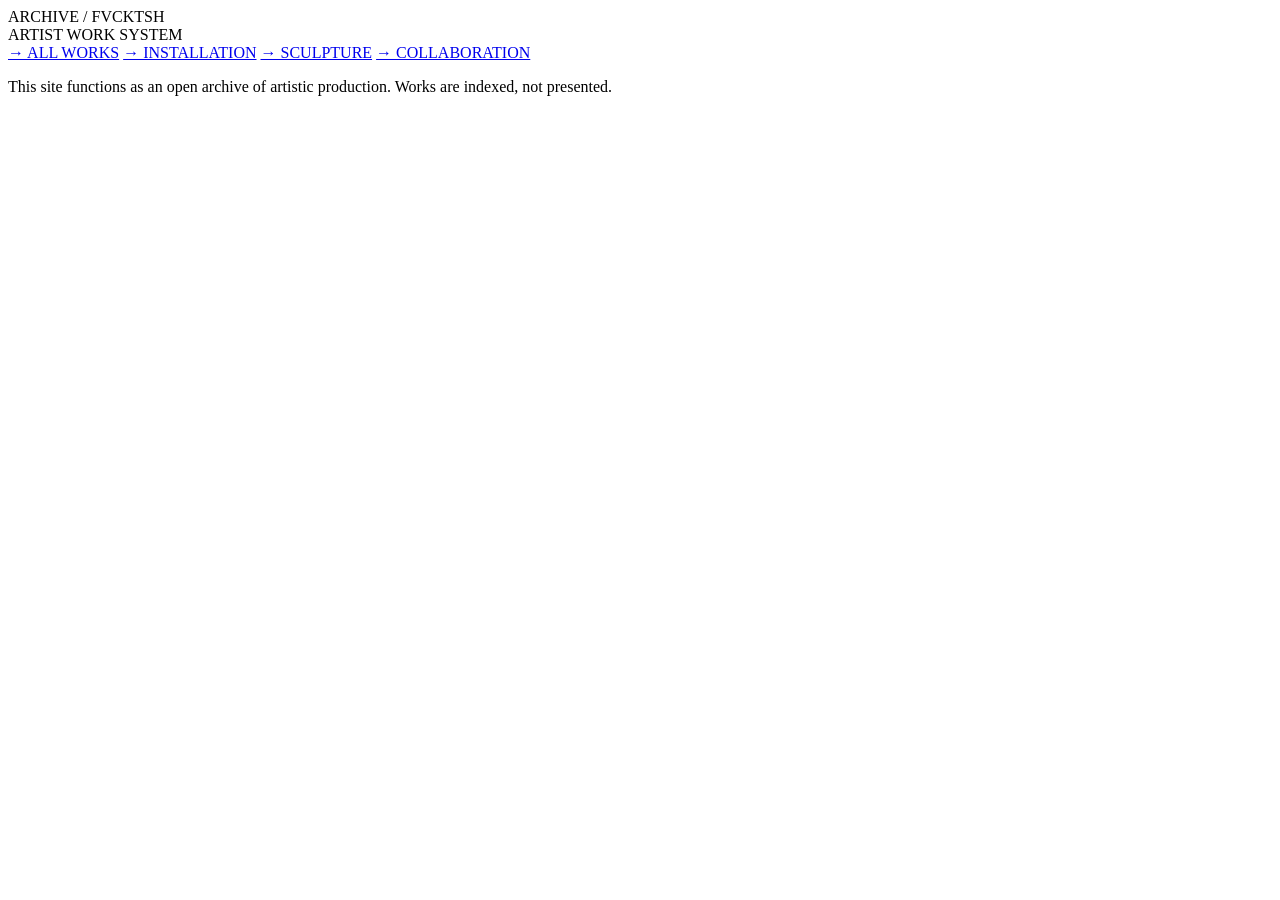
==== commit a655b72c: "Update index.html" ====
--- a/index.html
+++ b/index.html
@@ -1,46 +1,35 @@
 <!DOCTYPE html>
-<html lang="fr">
+<html>
 <head>
   <meta charset="UTF-8">
-  <meta name="viewport" content="width=device-width, initial-scale=1.0">
-  <title>FVCKTSH</title>
+  <title>ARCHIVE — FVCKTSH</title>
   <link rel="stylesheet" href="style.css">
 </head>
 
 <body>
 
-<header class="header">
-  <div class="logo">FVCKTSH</div>
-  <nav>
-    <a href="#">Work</a>
-    <a href="about.html">About</a>
-    <a href="#">Contact</a>
-  </nav>
+<header>
+  <div>ARCHIVE / FVCKTSH</div>
+  <div>ARTIST WORK SYSTEM</div>
 </header>
 
-<main class="grid">
+<main>
 
-  <a class="project" href="projects/project-1.html">
-    <img src="assets/img/project1.jpg">
-    <div class="info">
-      <h2>Project One</h2>
-      <p>Installation — 2026</p>
-    </div>
-  </a>
+  <section class="list">
+    <a href="archive.html">→ ALL WORKS</a>
+    <a href="tags/installation.html">→ INSTALLATION</a>
+    <a href="tags/sculpture.html">→ SCULPTURE</a>
+    <a href="tags/collaboration.html">→ COLLABORATION</a>
+  </section>
 
-  <a class="project" href="projects/project-2.html">
-    <img src="assets/img/project2.jpg">
-    <div class="info">
-      <h2>Project Two</h2>
-      <p>3D / Sculpture — 2025</p>
-    </div>
-  </a>
+  <section class="note">
+    <p>
+      This site functions as an open archive of artistic production.
+      Works are indexed, not presented.
+    </p>
+  </section>
 
 </main>
 
-<footer>
-  <p>© FVCKTSH — 2026</p>
-</footer>
-
 </body>
 </html>
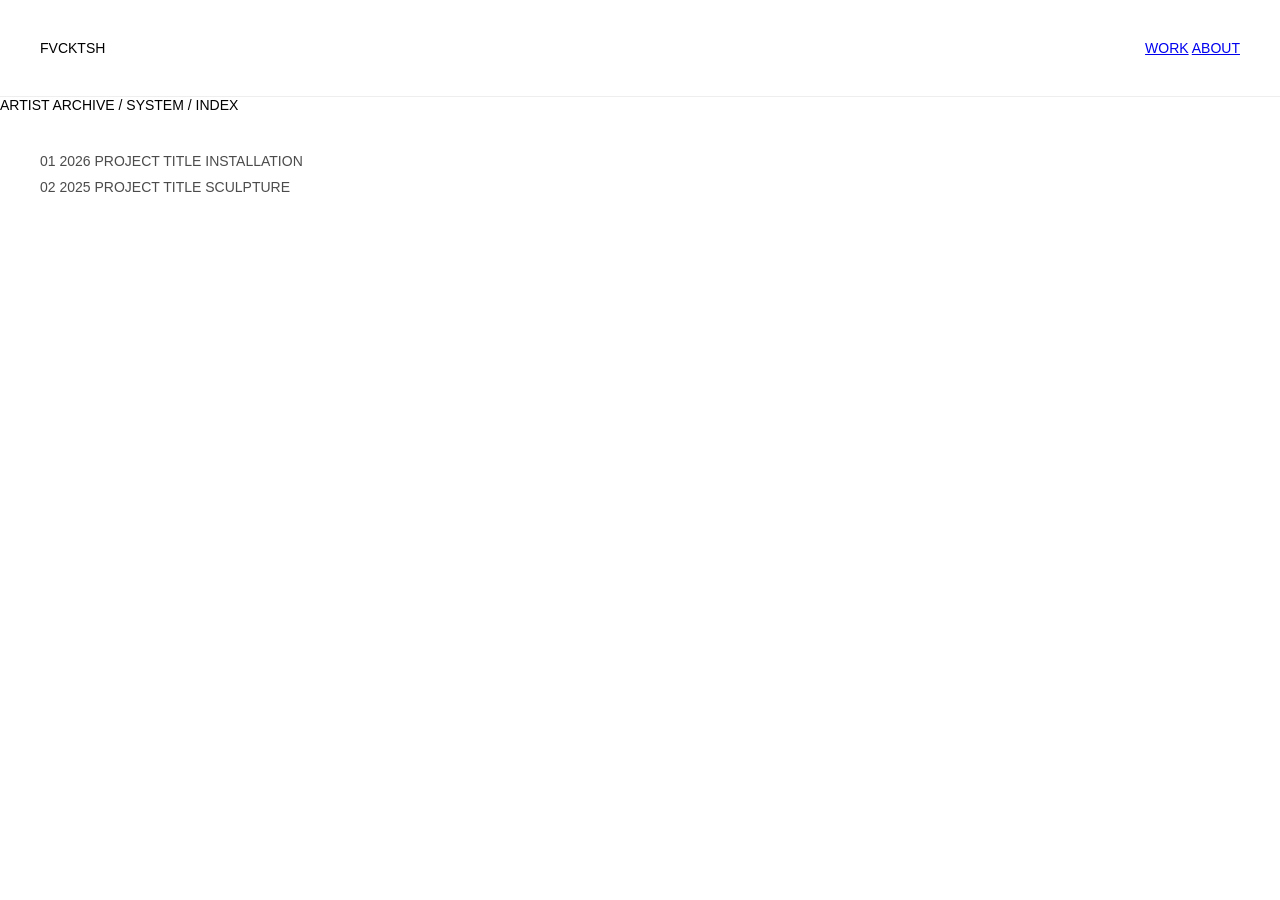
==== commit 846f623a: "Update index.html" ====
--- a/index.html
+++ b/index.html
@@ -1,33 +1,44 @@
 <!DOCTYPE html>
-<html>
+<html lang="en">
 <head>
   <meta charset="UTF-8">
-  <title>ARCHIVE — FVCKTSH</title>
+  <title>ARCHIVE</title>
   <link rel="stylesheet" href="style.css">
 </head>
 
 <body>
 
-<header>
-  <div>ARCHIVE / FVCKTSH</div>
-  <div>ARTIST WORK SYSTEM</div>
+<header class="header">
+  <div>FVCKTSH</div>
+  <nav>
+    <a href="work.html">WORK</a>
+    <a href="about.html">ABOUT</a>
+  </nav>
 </header>
 
 <main>
 
-  <section class="list">
-    <a href="archive.html">→ ALL WORKS</a>
-    <a href="tags/installation.html">→ INSTALLATION</a>
-    <a href="tags/sculpture.html">→ SCULPTURE</a>
-    <a href="tags/collaboration.html">→ COLLABORATION</a>
-  </section>
+<section class="intro">
+  ARTIST ARCHIVE / SYSTEM / INDEX
+</section>
 
-  <section class="note">
-    <p>
-      This site functions as an open archive of artistic production.
-      Works are indexed, not presented.
-    </p>
-  </section>
+<section class="list">
+
+  <a href="projects/project-01/" class="row">
+    <span>01</span>
+    <span>2026</span>
+    <span>PROJECT TITLE</span>
+    <span>INSTALLATION</span>
+  </a>
+
+  <a href="projects/project-02/" class="row">
+    <span>02</span>
+    <span>2025</span>
+    <span>PROJECT TITLE</span>
+    <span>SCULPTURE</span>
+  </a>
+
+</section>
 
 </main>
 
--- a/style.css
+++ b/style.css
@@ -0,0 +1,53 @@
+body {
+  margin: 0;
+  font-family: Helvetica, Arial, sans-serif;
+  background: white;
+  color: black;
+  font-size: 14px;
+}
+
+/* HEADER */
+header {
+  display: flex;
+  justify-content: space-between;
+  padding: 40px;
+  border-bottom: 1px solid #eee;
+}
+
+/* LIST SYSTEM */
+.list {
+  padding: 40px;
+  display: flex;
+  flex-direction: column;
+  gap: 10px;
+}
+
+.list a {
+  text-decoration: none;
+  color: black;
+  opacity: 0.7;
+}
+
+.list a:hover {
+  opacity: 1;
+}
+
+/* ARCHIVE GRID (LIKE DATABASE) */
+.grid-list {
+  display: flex;
+  flex-direction: column;
+  padding: 40px;
+}
+
+.item {
+  display: grid;
+  grid-template-columns: 100px 1fr 200px;
+  padding: 10px 0;
+  text-decoration: none;
+  color: black;
+  border-bottom: 1px solid #f0f0f0;
+}
+
+.item:hover {
+  background: #fafafa;
+}
